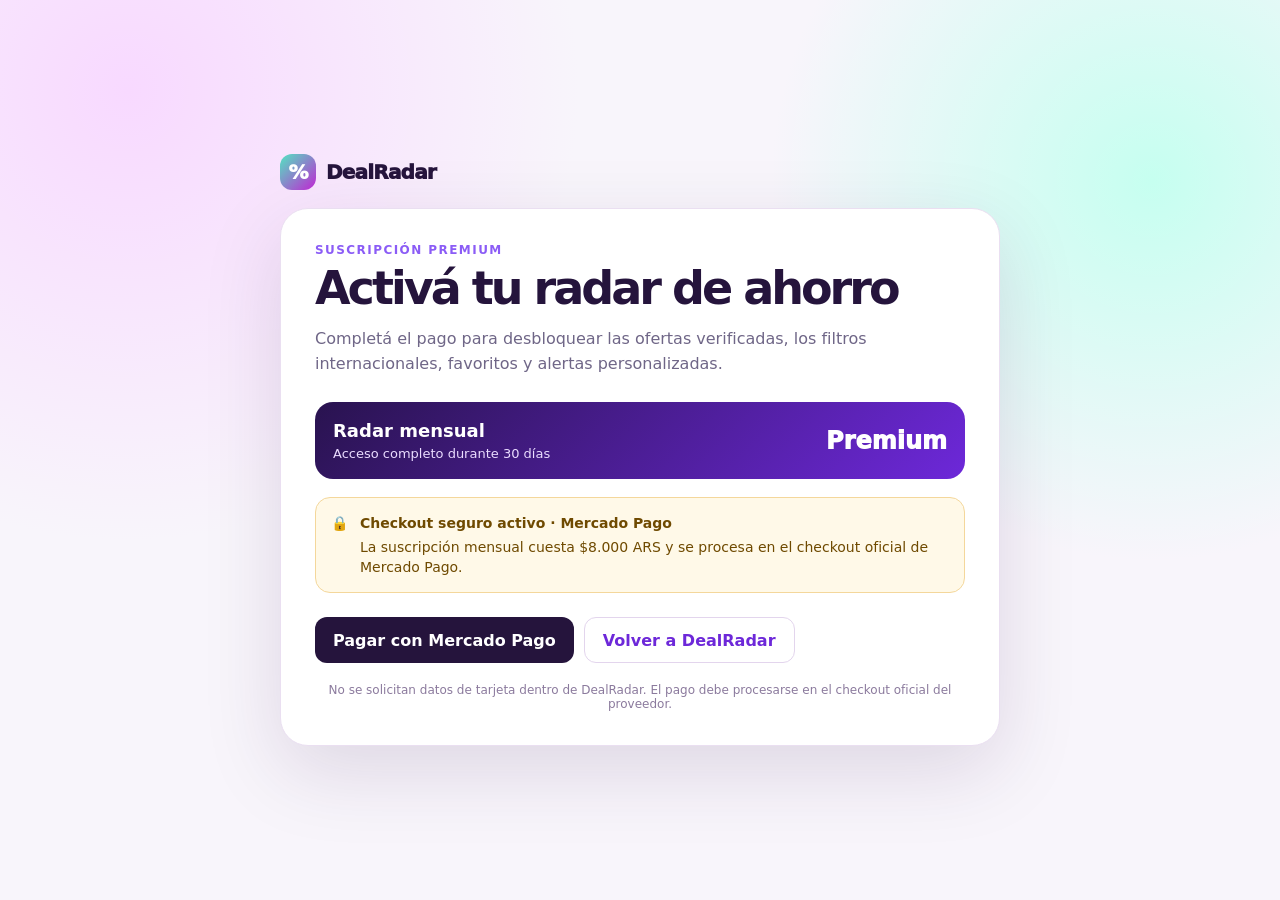
==== payment.html @ 96e865aa "connect Mercado Pago subscription checkout" ====
<!doctype html>
<html lang="es">
<head>
  <meta charset="utf-8">
  <meta name="viewport" content="width=device-width,initial-scale=1">
  <title>Pago seguro · DealRadar</title>
  <style>
    :root{font-family:Inter,ui-sans-serif,system-ui,-apple-system,BlinkMacSystemFont,"Segoe UI",sans-serif;color:#25143c;background:#f8f5fb}
    *{box-sizing:border-box}body{margin:0;min-height:100vh;display:grid;place-items:center;padding:24px;background:radial-gradient(circle at 10% 10%,#f8d9ff 0,transparent 32%),radial-gradient(circle at 90% 20%,#c6fff0 0,transparent 28%),#f8f5fb}.wrap{width:min(720px,100%)}.brand{display:flex;align-items:center;gap:10px;margin:0 0 18px;font-weight:950;font-size:20px;letter-spacing:-.04em}.brand-mark{display:grid;place-items:center;width:36px;height:36px;border-radius:12px;background:linear-gradient(135deg,#52e5c1,#c026d3);color:white}.card{background:#fff;border:1px solid #eadff1;border-radius:28px;padding:34px;box-shadow:0 25px 80px rgba(48,19,69,.13)}.eyebrow{margin:0 0 8px;color:#8b5cf6;font-size:12px;font-weight:900;letter-spacing:.12em;text-transform:uppercase}h1{margin:0;font-size:clamp(30px,5vw,46px);line-height:1;letter-spacing:-.065em}h1+p{color:#6f6687;line-height:1.55;margin:16px 0 26px}.plan{display:flex;justify-content:space-between;gap:20px;align-items:center;padding:18px;border-radius:18px;background:linear-gradient(135deg,#29134f,#6d28d9);color:#fff}.plan strong{display:block;font-size:18px}.plan span{display:block;margin-top:5px;color:#eadcff;font-size:13px}.price{font-size:24px;font-weight:950;white-space:nowrap}.notice{display:flex;gap:12px;align-items:flex-start;margin:18px 0;padding:15px;border:1px solid #f4d79b;border-radius:15px;background:#fff9e8;color:#6f4a00;line-height:1.45;font-size:14px}.notice b{display:block;margin-bottom:3px}.actions{display:flex;gap:10px;flex-wrap:wrap;margin-top:24px}.btn{display:inline-flex;justify-content:center;align-items:center;min-height:46px;padding:0 18px;border:0;border-radius:12px;background:#25143c;color:#fff;text-decoration:none;font-weight:850;cursor:pointer}.btn.secondary{background:#fff;color:#6d28d9;border:1px solid #e3d5ed}.trust{margin:20px 0 0;color:#8b7a9d;font-size:12px;text-align:center}@media(max-width:560px){.card{padding:24px}.plan{align-items:flex-start;flex-direction:column}.price{font-size:22px}}
  </style>
</head>
<body>
  <main class="wrap">
    <div class="brand"><span class="brand-mark">%</span>DealRadar</div>
    <section class="card">
      <p class="eyebrow" id="eyebrow">Suscripción premium</p>
      <h1 id="title">Activá tu radar de ahorro</h1>
      <p id="description">Completá el pago para desbloquear las ofertas verificadas, los filtros internacionales, favoritos y alertas personalizadas.</p>
      <div class="plan"><div><strong>Radar mensual</strong><span>Acceso completo durante 30 días</span></div><div class="price">Premium</div></div>
      <div class="notice"><span>🔒</span><div><b>Checkout seguro activo · Mercado Pago</b><span id="noticeText">La suscripción mensual cuesta $8.000 ARS y se procesa en el checkout oficial de Mercado Pago.</span></div></div>
      <div class="actions"><a class="btn" href="https://mpago.la/2dM7wA1">Pagar con Mercado Pago</a><a class="btn secondary" href="./?v=fc5b25d">Volver a DealRadar</a></div>
      <p class="trust">No se solicitan datos de tarjeta dentro de DealRadar. El pago debe procesarse en el checkout oficial del proveedor.</p>
    </section>
  </main>
  <script>
    if (new URLSearchParams(location.search).get('status') === 'verify') {
      document.getElementById('eyebrow').textContent = 'Comprobación de pago';
      document.getElementById('title').textContent = 'Vamos a comprobar tu suscripción';
      document.getElementById('description').textContent = 'Todavía no hay una confirmación automática asociada a esta cuenta.';
      document.getElementById('noticeText').textContent = 'El pago se procesa en Mercado Pago. La confirmación de acceso se habilitará cuando esté conectada la verificación automática.';
    }
  </script>
</body>
</html>
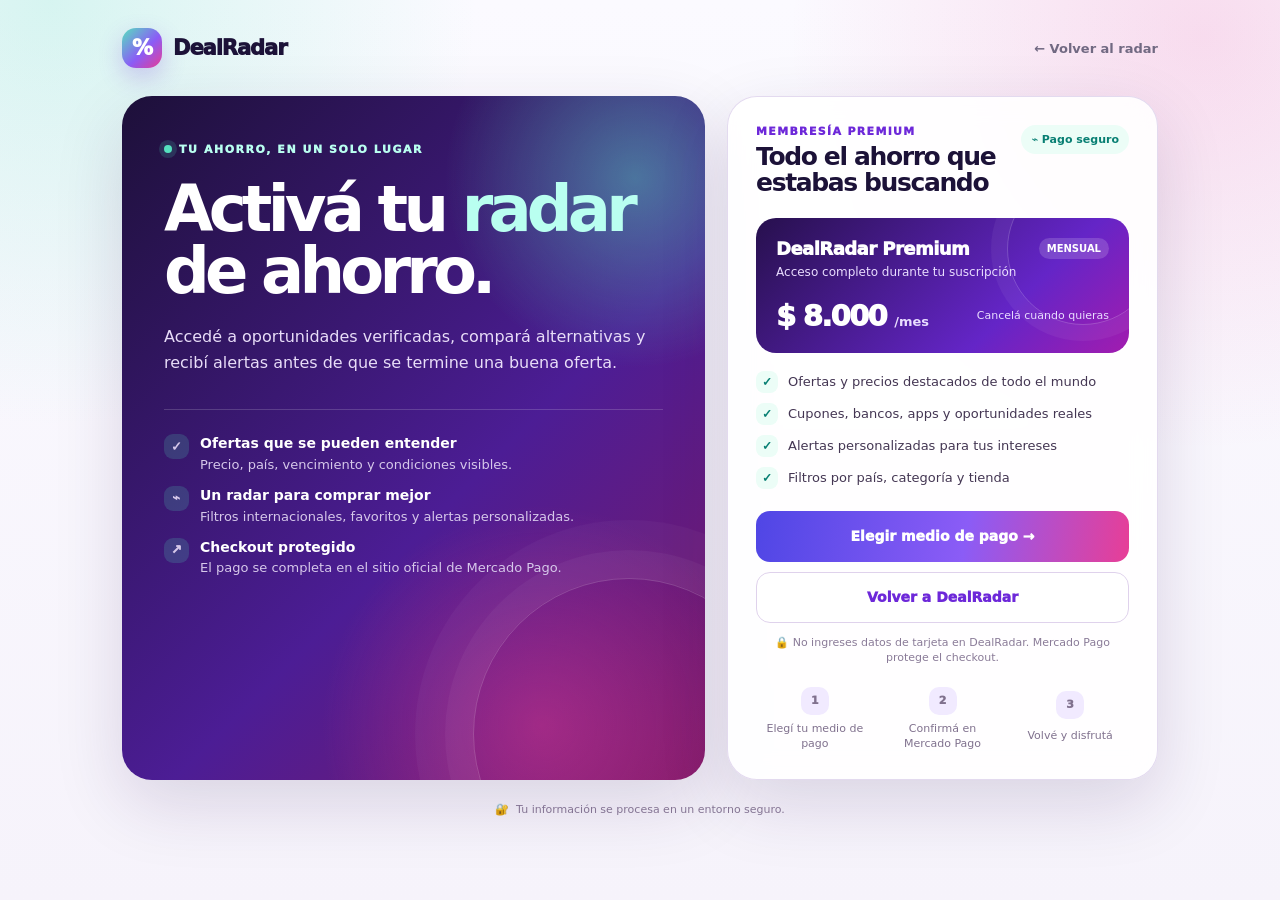
==== commit 7868c9e2: "redesign premium payment experience" ====
--- a/payment.html
+++ b/payment.html
@@ -3,31 +3,55 @@
 <head>
   <meta charset="utf-8">
   <meta name="viewport" content="width=device-width,initial-scale=1">
-  <title>Pago seguro · DealRadar</title>
+  <meta name="theme-color" content="#1c1238">
+  <meta name="description" content="Activá DealRadar Premium y encontrá mejores oportunidades para ahorrar.">
+  <title>Activá tu ahorro · DealRadar</title>
   <style>
-    :root{font-family:Inter,ui-sans-serif,system-ui,-apple-system,BlinkMacSystemFont,"Segoe UI",sans-serif;color:#25143c;background:#f8f5fb}
-    *{box-sizing:border-box}body{margin:0;min-height:100vh;display:grid;place-items:center;padding:24px;background:radial-gradient(circle at 10% 10%,#f8d9ff 0,transparent 32%),radial-gradient(circle at 90% 20%,#c6fff0 0,transparent 28%),#f8f5fb}.wrap{width:min(720px,100%)}.brand{display:flex;align-items:center;gap:10px;margin:0 0 18px;font-weight:950;font-size:20px;letter-spacing:-.04em}.brand-mark{display:grid;place-items:center;width:36px;height:36px;border-radius:12px;background:linear-gradient(135deg,#52e5c1,#c026d3);color:white}.card{background:#fff;border:1px solid #eadff1;border-radius:28px;padding:34px;box-shadow:0 25px 80px rgba(48,19,69,.13)}.eyebrow{margin:0 0 8px;color:#8b5cf6;font-size:12px;font-weight:900;letter-spacing:.12em;text-transform:uppercase}h1{margin:0;font-size:clamp(30px,5vw,46px);line-height:1;letter-spacing:-.065em}h1+p{color:#6f6687;line-height:1.55;margin:16px 0 26px}.plan{display:flex;justify-content:space-between;gap:20px;align-items:center;padding:18px;border-radius:18px;background:linear-gradient(135deg,#29134f,#6d28d9);color:#fff}.plan strong{display:block;font-size:18px}.plan span{display:block;margin-top:5px;color:#eadcff;font-size:13px}.price{font-size:24px;font-weight:950;white-space:nowrap}.notice{display:flex;gap:12px;align-items:flex-start;margin:18px 0;padding:15px;border:1px solid #f4d79b;border-radius:15px;background:#fff9e8;color:#6f4a00;line-height:1.45;font-size:14px}.notice b{display:block;margin-bottom:3px}.actions{display:flex;gap:10px;flex-wrap:wrap;margin-top:24px}.btn{display:inline-flex;justify-content:center;align-items:center;min-height:46px;padding:0 18px;border:0;border-radius:12px;background:#25143c;color:#fff;text-decoration:none;font-weight:850;cursor:pointer}.btn.secondary{background:#fff;color:#6d28d9;border:1px solid #e3d5ed}.trust{margin:20px 0 0;color:#8b7a9d;font-size:12px;text-align:center}@media(max-width:560px){.card{padding:24px}.plan{align-items:flex-start;flex-direction:column}.price{font-size:22px}}
+    :root{font-family:Inter,ui-sans-serif,system-ui,-apple-system,BlinkMacSystemFont,"Segoe UI",sans-serif;color:#1c1238;background:#f8f7fc;--ink:#1c1238;--muted:#716982;--purple:#6d28d9;--pink:#e83e96;--mint:#55e1be;--line:#e8e2f1;--shadow:0 24px 70px rgba(42,17,77,.14)}
+    *{box-sizing:border-box}html{scroll-behavior:smooth}body{margin:0;min-height:100vh;background:radial-gradient(circle at 4% 0%,rgba(85,225,190,.22),transparent 28%),radial-gradient(circle at 94% 4%,rgba(232,62,150,.16),transparent 28%),linear-gradient(180deg,#fbfaff 0%,#f6f3fb 100%)}
+    a{color:inherit}.page{width:min(1080px,100%);margin:auto;padding:28px 22px 42px}.topbar{display:flex;align-items:center;justify-content:space-between;gap:16px;margin-bottom:28px}.brand{display:flex;align-items:center;gap:11px;text-decoration:none;font-size:21px;font-weight:950;letter-spacing:-.05em}.brand-mark{display:grid;place-items:center;width:40px;height:40px;border-radius:14px;background:linear-gradient(135deg,var(--mint),#8b5cf6 56%,var(--pink));color:#fff;font-size:21px;box-shadow:0 9px 24px rgba(109,40,217,.23)}.back{display:inline-flex;align-items:center;gap:7px;color:var(--muted);text-decoration:none;font-size:13px;font-weight:800}.back:hover{color:var(--purple)}
+    .layout{display:grid;grid-template-columns:minmax(0,1.15fr) minmax(330px,.85fr);gap:22px;align-items:stretch}.intro{position:relative;overflow:hidden;border-radius:30px;padding:42px;color:#fff;background:radial-gradient(circle at 88% 12%,rgba(85,225,190,.45),transparent 24%),radial-gradient(circle at 72% 92%,rgba(232,62,150,.44),transparent 29%),linear-gradient(135deg,#1d1039 0%,#4c1d95 58%,#9d174d 125%);box-shadow:var(--shadow)}.intro:after{content:"";position:absolute;right:-80px;bottom:-110px;width:310px;height:310px;border:1px solid rgba(255,255,255,.18);border-radius:50%;box-shadow:0 0 0 28px rgba(255,255,255,.04),0 0 0 58px rgba(255,255,255,.03);pointer-events:none}.eyebrow{display:inline-flex;align-items:center;gap:7px;margin:0 0 22px;color:#b9fff0;font-size:11px;font-weight:950;letter-spacing:.14em;text-transform:uppercase}.eyebrow:before{content:"";width:8px;height:8px;border-radius:50%;background:var(--mint);box-shadow:0 0 0 5px rgba(85,225,190,.16)}h1{position:relative;z-index:1;max-width:600px;margin:0;font-size:clamp(38px,5vw,64px);line-height:.98;letter-spacing:-.075em}h1 em{font-style:normal;color:#b9fff0}.intro-copy{position:relative;z-index:1;max-width:540px;margin:21px 0 0;color:#e8ddf8;font-size:16px;line-height:1.6}.proofs{position:relative;z-index:1;display:grid;gap:12px;margin:34px 0 0;padding-top:24px;border-top:1px solid rgba(255,255,255,.17)}.proof{display:flex;align-items:flex-start;gap:11px;color:#f8f3ff;font-size:13px;line-height:1.4}.proof-icon{display:grid;place-items:center;flex:0 0 25px;width:25px;height:25px;border-radius:9px;background:rgba(85,225,190,.18);color:#b9fff0;font-weight:950}.proof strong{display:block;color:#fff;font-size:14px;margin-bottom:2px}.proof span{color:#d6c8ea}
+    .panel{display:flex;flex-direction:column;border:1px solid rgba(226,216,239,.95);border-radius:30px;padding:28px;background:rgba(255,255,255,.9);box-shadow:var(--shadow);backdrop-filter:blur(12px)}.panel-head{display:flex;justify-content:space-between;align-items:flex-start;gap:18px;margin-bottom:21px}.panel-kicker{margin:0 0 6px;color:var(--purple);font-size:11px;font-weight:950;letter-spacing:.12em;text-transform:uppercase}.panel h2{margin:0;font-size:25px;line-height:1.05;letter-spacing:-.055em}.secure-badge{display:inline-flex;align-items:center;gap:6px;padding:8px 10px;border-radius:999px;background:#ecfdf7;color:#087f73;font-size:11px;font-weight:900;white-space:nowrap}.plan{position:relative;overflow:hidden;margin-bottom:18px;padding:20px;border-radius:20px;color:#fff;background:linear-gradient(135deg,#27104d,#6425c7 68%,#a21caf)}.plan:after{content:"";position:absolute;right:-30px;top:-45px;width:150px;height:150px;border:1px solid rgba(255,255,255,.2);border-radius:50%;box-shadow:0 0 0 16px rgba(255,255,255,.05)}.plan-top,.plan-bottom{position:relative;z-index:1;display:flex;justify-content:space-between;align-items:center;gap:12px}.plan-name{font-size:18px;font-weight:950;letter-spacing:-.03em}.plan-tag{padding:5px 8px;border-radius:999px;background:rgba(255,255,255,.16);font-size:10px;font-weight:900}.plan-note{margin:6px 0 20px;color:#e9ddff;font-size:12px}.price{font-size:29px;font-weight:950;letter-spacing:-.06em}.price small{font-size:13px;font-weight:800;letter-spacing:0;color:#e9ddff}.cancel{color:#e9ddff;font-size:11px}.benefits{display:grid;gap:10px;margin:0 0 22px}.benefit{display:flex;align-items:center;gap:10px;color:#443653;font-size:13px}.check{display:grid;place-items:center;flex:0 0 22px;width:22px;height:22px;border-radius:8px;background:#ecfdf7;color:#087f73;font-size:12px;font-weight:950}.checkout{display:flex;flex-direction:column;gap:10px;margin-top:auto}.btn{display:flex;justify-content:center;align-items:center;min-height:51px;padding:0 18px;border:0;border-radius:14px;font-size:14px;font-weight:950;text-decoration:none;cursor:pointer;transition:transform .18s ease,box-shadow .18s ease,filter .18s ease}.btn:hover{transform:translateY(-2px);box-shadow:0 12px 24px rgba(109,40,217,.18);filter:saturate(1.08)}.btn-primary{color:#fff;background:linear-gradient(100deg,#4f46e5,#8b5cf6 56%,#e83e96)}.btn-secondary{color:var(--purple);background:#fff;border:1px solid #dfd2ec}.microcopy{display:flex;align-items:flex-start;justify-content:center;gap:7px;margin:2px 0 0;color:#8a7b98;font-size:11px;line-height:1.4;text-align:center}.steps{display:grid;grid-template-columns:repeat(3,1fr);gap:10px;margin:22px 0 0}.step{display:grid;gap:7px;text-align:center}.step-number{display:grid;place-items:center;width:28px;height:28px;margin:auto;border-radius:10px;background:#f1eaff;color:var(--purple);font-size:12px;font-weight:950}.step span{color:#80718e;font-size:11px;line-height:1.3}
+    .footer-note{display:flex;align-items:center;justify-content:center;gap:7px;margin:23px 0 0;color:#8a7b98;font-size:11px}.status{display:none;margin:-3px 0 18px;padding:13px 14px;border:1px solid #f0d499;border-radius:15px;background:#fff9e8;color:#795300;font-size:13px;line-height:1.45}.status.show{display:block}.status strong{display:block;margin-bottom:2px;color:#684700}
+    @media(max-width:800px){.layout{grid-template-columns:1fr}.intro{padding:34px 30px}.panel{padding:26px}.intro-copy{max-width:680px}.proofs{grid-template-columns:repeat(3,1fr)}}@media(max-width:560px){.page{padding:18px 14px 30px}.topbar{margin-bottom:17px}.brand{font-size:19px}.brand-mark{width:36px;height:36px;border-radius:12px}.back{font-size:12px}.intro{padding:29px 22px;border-radius:24px}.intro h1{font-size:43px}.intro-copy{font-size:14px}.proofs{grid-template-columns:1fr;margin-top:26px;padding-top:20px}.panel{padding:22px;border-radius:24px}.panel-head{display:block}.secure-badge{margin-top:13px}.panel h2{font-size:23px}.plan{padding:17px}.steps{gap:5px}.step span{font-size:10px}}
   </style>
 </head>
 <body>
-  <main class="wrap">
-    <div class="brand"><span class="brand-mark">%</span>DealRadar</div>
-    <section class="card">
-      <p class="eyebrow" id="eyebrow">Suscripción premium</p>
-      <h1 id="title">Activá tu radar de ahorro</h1>
-      <p id="description">Completá el pago para desbloquear las ofertas verificadas, los filtros internacionales, favoritos y alertas personalizadas.</p>
-      <div class="plan"><div><strong>Radar mensual</strong><span>Acceso completo durante 30 días</span></div><div class="price">Premium</div></div>
-      <div class="notice"><span>🔒</span><div><b>Checkout seguro activo · Mercado Pago</b><span id="noticeText">La suscripción mensual cuesta $8.000 ARS y se procesa en el checkout oficial de Mercado Pago.</span></div></div>
-      <div class="actions"><a class="btn" href="https://mpago.la/2dM7wA1">Pagar con Mercado Pago</a><a class="btn secondary" href="./?v=fc5b25d">Volver a DealRadar</a></div>
-      <p class="trust">No se solicitan datos de tarjeta dentro de DealRadar. El pago debe procesarse en el checkout oficial del proveedor.</p>
-    </section>
+  <main class="page">
+    <header class="topbar">
+      <a class="brand" href="./?v=fc5b25d" aria-label="Volver a DealRadar"><span class="brand-mark">%</span><span>DealRadar</span></a>
+      <a class="back" href="./?v=fc5b25d">← Volver al radar</a>
+    </header>
+    <div class="layout">
+      <section class="intro" aria-labelledby="title">
+        <p class="eyebrow" id="eyebrow">Tu ahorro, en un solo lugar</p>
+        <h1 id="title">Activá tu <em>radar</em> de ahorro.</h1>
+        <p class="intro-copy" id="description">Accedé a oportunidades verificadas, compará alternativas y recibí alertas antes de que se termine una buena oferta.</p>
+        <div class="proofs">
+          <div class="proof"><span class="proof-icon">✓</span><div><strong>Ofertas que se pueden entender</strong><span>Precio, país, vencimiento y condiciones visibles.</span></div></div>
+          <div class="proof"><span class="proof-icon">⌁</span><div><strong>Un radar para comprar mejor</strong><span>Filtros internacionales, favoritos y alertas personalizadas.</span></div></div>
+          <div class="proof"><span class="proof-icon">↗</span><div><strong>Checkout protegido</strong><span>El pago se completa en el sitio oficial de Mercado Pago.</span></div></div>
+        </div>
+      </section>
+      <section class="panel" aria-labelledby="panelTitle">
+        <div class="panel-head"><div><p class="panel-kicker">Membresía premium</p><h2 id="panelTitle">Todo el ahorro que estabas buscando</h2></div><span class="secure-badge">⌁ Pago seguro</span></div>
+        <div id="status" class="status"><strong>Revisá el estado de tu pago</strong><span id="statusText">El pago se procesa en Mercado Pago. Volvé a DealRadar cuando termines.</span></div>
+        <div class="plan"><div class="plan-top"><span class="plan-name">DealRadar Premium</span><span class="plan-tag">MENSUAL</span></div><p class="plan-note">Acceso completo durante tu suscripción</p><div class="plan-bottom"><span class="price">$ 8.000 <small>/mes</small></span><span class="cancel">Cancelá cuando quieras</span></div></div>
+        <div class="benefits"><div class="benefit"><span class="check">✓</span><span>Ofertas y precios destacados de todo el mundo</span></div><div class="benefit"><span class="check">✓</span><span>Cupones, bancos, apps y oportunidades reales</span></div><div class="benefit"><span class="check">✓</span><span>Alertas personalizadas para tus intereses</span></div><div class="benefit"><span class="check">✓</span><span>Filtros por país, categoría y tienda</span></div></div>
+        <div class="checkout"><a class="btn btn-primary" href="https://mpago.la/2dM7wA1">Elegir medio de pago <span aria-hidden="true">&nbsp;→</span></a><a class="btn btn-secondary" href="./?v=fc5b25d">Volver a DealRadar</a><p class="microcopy">🔒 No ingreses datos de tarjeta en DealRadar. Mercado Pago protege el checkout.</p></div>
+        <div class="steps" aria-label="Pasos para activar la membresía"><div class="step"><span class="step-number">1</span><span>Elegí tu medio de pago</span></div><div class="step"><span class="step-number">2</span><span>Confirmá en Mercado Pago</span></div><div class="step"><span class="step-number">3</span><span>Volvé y disfrutá</span></div></div>
+      </section>
+    </div>
+    <p class="footer-note"><span aria-hidden="true">🔐</span> Tu información se procesa en un entorno seguro.</p>
   </main>
   <script>
     if (new URLSearchParams(location.search).get('status') === 'verify') {
-      document.getElementById('eyebrow').textContent = 'Comprobación de pago';
-      document.getElementById('title').textContent = 'Vamos a comprobar tu suscripción';
-      document.getElementById('description').textContent = 'Todavía no hay una confirmación automática asociada a esta cuenta.';
-      document.getElementById('noticeText').textContent = 'El pago se procesa en Mercado Pago. La confirmación de acceso se habilitará cuando esté conectada la verificación automática.';
+      document.getElementById('eyebrow').textContent = 'Pago en revisión';
+      document.getElementById('title').innerHTML = 'Estamos comprobando tu <em>acceso</em>.';
+      document.getElementById('description').textContent = 'Si ya completaste el pago, volvé a DealRadar para actualizar el estado de tu membresía.';
+      document.getElementById('panelTitle').textContent = 'Terminá de activar tu membresía';
+      document.getElementById('status').classList.add('show');
+      document.getElementById('statusText').textContent = 'El pago se procesa en Mercado Pago. Volvé a DealRadar cuando termines.';
     }
   </script>
 </body>
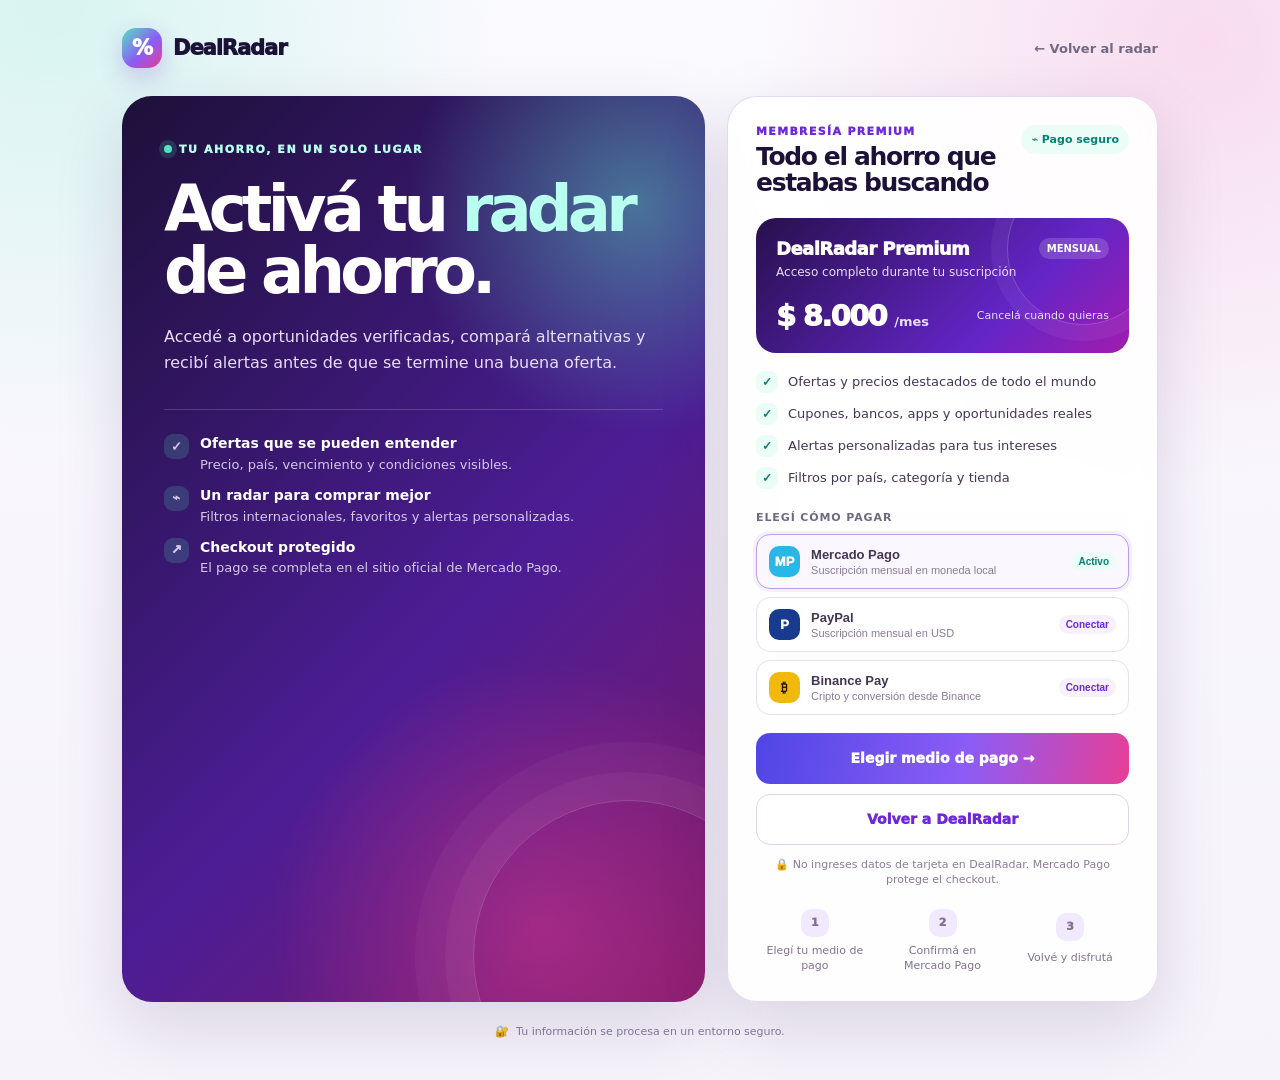
==== commit a2f6448b: "add payment method selector for paypal and binance" ====
--- a/payment.html
+++ b/payment.html
@@ -12,7 +12,7 @@
     a{color:inherit}.page{width:min(1080px,100%);margin:auto;padding:28px 22px 42px}.topbar{display:flex;align-items:center;justify-content:space-between;gap:16px;margin-bottom:28px}.brand{display:flex;align-items:center;gap:11px;text-decoration:none;font-size:21px;font-weight:950;letter-spacing:-.05em}.brand-mark{display:grid;place-items:center;width:40px;height:40px;border-radius:14px;background:linear-gradient(135deg,var(--mint),#8b5cf6 56%,var(--pink));color:#fff;font-size:21px;box-shadow:0 9px 24px rgba(109,40,217,.23)}.back{display:inline-flex;align-items:center;gap:7px;color:var(--muted);text-decoration:none;font-size:13px;font-weight:800}.back:hover{color:var(--purple)}
     .layout{display:grid;grid-template-columns:minmax(0,1.15fr) minmax(330px,.85fr);gap:22px;align-items:stretch}.intro{position:relative;overflow:hidden;border-radius:30px;padding:42px;color:#fff;background:radial-gradient(circle at 88% 12%,rgba(85,225,190,.45),transparent 24%),radial-gradient(circle at 72% 92%,rgba(232,62,150,.44),transparent 29%),linear-gradient(135deg,#1d1039 0%,#4c1d95 58%,#9d174d 125%);box-shadow:var(--shadow)}.intro:after{content:"";position:absolute;right:-80px;bottom:-110px;width:310px;height:310px;border:1px solid rgba(255,255,255,.18);border-radius:50%;box-shadow:0 0 0 28px rgba(255,255,255,.04),0 0 0 58px rgba(255,255,255,.03);pointer-events:none}.eyebrow{display:inline-flex;align-items:center;gap:7px;margin:0 0 22px;color:#b9fff0;font-size:11px;font-weight:950;letter-spacing:.14em;text-transform:uppercase}.eyebrow:before{content:"";width:8px;height:8px;border-radius:50%;background:var(--mint);box-shadow:0 0 0 5px rgba(85,225,190,.16)}h1{position:relative;z-index:1;max-width:600px;margin:0;font-size:clamp(38px,5vw,64px);line-height:.98;letter-spacing:-.075em}h1 em{font-style:normal;color:#b9fff0}.intro-copy{position:relative;z-index:1;max-width:540px;margin:21px 0 0;color:#e8ddf8;font-size:16px;line-height:1.6}.proofs{position:relative;z-index:1;display:grid;gap:12px;margin:34px 0 0;padding-top:24px;border-top:1px solid rgba(255,255,255,.17)}.proof{display:flex;align-items:flex-start;gap:11px;color:#f8f3ff;font-size:13px;line-height:1.4}.proof-icon{display:grid;place-items:center;flex:0 0 25px;width:25px;height:25px;border-radius:9px;background:rgba(85,225,190,.18);color:#b9fff0;font-weight:950}.proof strong{display:block;color:#fff;font-size:14px;margin-bottom:2px}.proof span{color:#d6c8ea}
     .panel{display:flex;flex-direction:column;border:1px solid rgba(226,216,239,.95);border-radius:30px;padding:28px;background:rgba(255,255,255,.9);box-shadow:var(--shadow);backdrop-filter:blur(12px)}.panel-head{display:flex;justify-content:space-between;align-items:flex-start;gap:18px;margin-bottom:21px}.panel-kicker{margin:0 0 6px;color:var(--purple);font-size:11px;font-weight:950;letter-spacing:.12em;text-transform:uppercase}.panel h2{margin:0;font-size:25px;line-height:1.05;letter-spacing:-.055em}.secure-badge{display:inline-flex;align-items:center;gap:6px;padding:8px 10px;border-radius:999px;background:#ecfdf7;color:#087f73;font-size:11px;font-weight:900;white-space:nowrap}.plan{position:relative;overflow:hidden;margin-bottom:18px;padding:20px;border-radius:20px;color:#fff;background:linear-gradient(135deg,#27104d,#6425c7 68%,#a21caf)}.plan:after{content:"";position:absolute;right:-30px;top:-45px;width:150px;height:150px;border:1px solid rgba(255,255,255,.2);border-radius:50%;box-shadow:0 0 0 16px rgba(255,255,255,.05)}.plan-top,.plan-bottom{position:relative;z-index:1;display:flex;justify-content:space-between;align-items:center;gap:12px}.plan-name{font-size:18px;font-weight:950;letter-spacing:-.03em}.plan-tag{padding:5px 8px;border-radius:999px;background:rgba(255,255,255,.16);font-size:10px;font-weight:900}.plan-note{margin:6px 0 20px;color:#e9ddff;font-size:12px}.price{font-size:29px;font-weight:950;letter-spacing:-.06em}.price small{font-size:13px;font-weight:800;letter-spacing:0;color:#e9ddff}.cancel{color:#e9ddff;font-size:11px}.benefits{display:grid;gap:10px;margin:0 0 22px}.benefit{display:flex;align-items:center;gap:10px;color:#443653;font-size:13px}.check{display:grid;place-items:center;flex:0 0 22px;width:22px;height:22px;border-radius:8px;background:#ecfdf7;color:#087f73;font-size:12px;font-weight:950}.checkout{display:flex;flex-direction:column;gap:10px;margin-top:auto}.btn{display:flex;justify-content:center;align-items:center;min-height:51px;padding:0 18px;border:0;border-radius:14px;font-size:14px;font-weight:950;text-decoration:none;cursor:pointer;transition:transform .18s ease,box-shadow .18s ease,filter .18s ease}.btn:hover{transform:translateY(-2px);box-shadow:0 12px 24px rgba(109,40,217,.18);filter:saturate(1.08)}.btn-primary{color:#fff;background:linear-gradient(100deg,#4f46e5,#8b5cf6 56%,#e83e96)}.btn-secondary{color:var(--purple);background:#fff;border:1px solid #dfd2ec}.microcopy{display:flex;align-items:flex-start;justify-content:center;gap:7px;margin:2px 0 0;color:#8a7b98;font-size:11px;line-height:1.4;text-align:center}.steps{display:grid;grid-template-columns:repeat(3,1fr);gap:10px;margin:22px 0 0}.step{display:grid;gap:7px;text-align:center}.step-number{display:grid;place-items:center;width:28px;height:28px;margin:auto;border-radius:10px;background:#f1eaff;color:var(--purple);font-size:12px;font-weight:950}.step span{color:#80718e;font-size:11px;line-height:1.3}
-    .footer-note{display:flex;align-items:center;justify-content:center;gap:7px;margin:23px 0 0;color:#8a7b98;font-size:11px}.status{display:none;margin:-3px 0 18px;padding:13px 14px;border:1px solid #f0d499;border-radius:15px;background:#fff9e8;color:#795300;font-size:13px;line-height:1.45}.status.show{display:block}.status strong{display:block;margin-bottom:2px;color:#684700}
+    .methods{display:grid;gap:8px;margin:0 0 18px}.methods-label{margin:0 0 2px;color:#716982;font-size:11px;font-weight:900;letter-spacing:.08em;text-transform:uppercase}.method{display:flex;align-items:center;gap:11px;width:100%;padding:11px 12px;border:1px solid #e7deef;border-radius:14px;background:#fff;color:#443653;text-align:left}.method.active{border-color:#b8a0e7;background:#faf7ff;box-shadow:0 0 0 3px rgba(109,40,217,.07)}.method-icon{display:grid;place-items:center;flex:0 0 31px;width:31px;height:31px;border-radius:10px;color:#fff;font-size:13px;font-weight:950}.method-icon.mp{background:#27b7e8}.method-icon.pp{background:#173c8f}.method-icon.bn{background:#f0b90b;color:#271500}.method-copy{flex:1}.method-copy strong{display:block;font-size:13px}.method-copy span{display:block;margin-top:2px;color:#8a7b98;font-size:11px}.method-status{padding:4px 7px;border-radius:999px;background:#ecfdf7;color:#087f73;font-size:10px;font-weight:900}.method-status.pending{background:#f6f0ff;color:#6d28d9}.footer-note{display:flex;align-items:center;justify-content:center;gap:7px;margin:23px 0 0;color:#8a7b98;font-size:11px}.status{display:none;margin:-3px 0 18px;padding:13px 14px;border:1px solid #f0d499;border-radius:15px;background:#fff9e8;color:#795300;font-size:13px;line-height:1.45}.status.show{display:block}.status strong{display:block;margin-bottom:2px;color:#684700}
     @media(max-width:800px){.layout{grid-template-columns:1fr}.intro{padding:34px 30px}.panel{padding:26px}.intro-copy{max-width:680px}.proofs{grid-template-columns:repeat(3,1fr)}}@media(max-width:560px){.page{padding:18px 14px 30px}.topbar{margin-bottom:17px}.brand{font-size:19px}.brand-mark{width:36px;height:36px;border-radius:12px}.back{font-size:12px}.intro{padding:29px 22px;border-radius:24px}.intro h1{font-size:43px}.intro-copy{font-size:14px}.proofs{grid-template-columns:1fr;margin-top:26px;padding-top:20px}.panel{padding:22px;border-radius:24px}.panel-head{display:block}.secure-badge{margin-top:13px}.panel h2{font-size:23px}.plan{padding:17px}.steps{gap:5px}.step span{font-size:10px}}
   </style>
 </head>
@@ -38,6 +38,7 @@
         <div id="status" class="status"><strong>Revisá el estado de tu pago</strong><span id="statusText">El pago se procesa en Mercado Pago. Volvé a DealRadar cuando termines.</span></div>
         <div class="plan"><div class="plan-top"><span class="plan-name">DealRadar Premium</span><span class="plan-tag">MENSUAL</span></div><p class="plan-note">Acceso completo durante tu suscripción</p><div class="plan-bottom"><span class="price">$ 8.000 <small>/mes</small></span><span class="cancel">Cancelá cuando quieras</span></div></div>
         <div class="benefits"><div class="benefit"><span class="check">✓</span><span>Ofertas y precios destacados de todo el mundo</span></div><div class="benefit"><span class="check">✓</span><span>Cupones, bancos, apps y oportunidades reales</span></div><div class="benefit"><span class="check">✓</span><span>Alertas personalizadas para tus intereses</span></div><div class="benefit"><span class="check">✓</span><span>Filtros por país, categoría y tienda</span></div></div>
+        <div class="methods" aria-label="Medios de pago disponibles"><p class="methods-label">Elegí cómo pagar</p><button class="method active" type="button" data-method="mercadopago"><span class="method-icon mp">MP</span><span class="method-copy"><strong>Mercado Pago</strong><span>Suscripción mensual en moneda local</span></span><span class="method-status">Activo</span></button><button class="method" type="button" data-method="paypal"><span class="method-icon pp">P</span><span class="method-copy"><strong>PayPal</strong><span>Suscripción mensual en USD</span></span><span class="method-status pending">Conectar</span></button><button class="method" type="button" data-method="binance"><span class="method-icon bn">₿</span><span class="method-copy"><strong>Binance Pay</strong><span>Cripto y conversión desde Binance</span></span><span class="method-status pending">Conectar</span></button></div>
         <div class="checkout"><a class="btn btn-primary" href="https://mpago.la/2dM7wA1">Elegir medio de pago <span aria-hidden="true">&nbsp;→</span></a><a class="btn btn-secondary" href="./?v=fc5b25d">Volver a DealRadar</a><p class="microcopy">🔒 No ingreses datos de tarjeta en DealRadar. Mercado Pago protege el checkout.</p></div>
         <div class="steps" aria-label="Pasos para activar la membresía"><div class="step"><span class="step-number">1</span><span>Elegí tu medio de pago</span></div><div class="step"><span class="step-number">2</span><span>Confirmá en Mercado Pago</span></div><div class="step"><span class="step-number">3</span><span>Volvé y disfrutá</span></div></div>
       </section>
@@ -45,6 +46,14 @@
     <p class="footer-note"><span aria-hidden="true">🔐</span> Tu información se procesa en un entorno seguro.</p>
   </main>
   <script>
+    document.querySelectorAll('.method').forEach((button) => button.addEventListener('click', () => {
+      if (button.dataset.method !== 'mercadopago') {
+        document.getElementById('status').classList.add('show');
+        document.getElementById('statusText').textContent = 'Este medio se habilitará cuando conectemos la cuenta comercial correspondiente. Mercado Pago ya está disponible.';
+        return;
+      }
+      window.location.href = 'https://mpago.la/2dM7wA1';
+    }));
     if (new URLSearchParams(location.search).get('status') === 'verify') {
       document.getElementById('eyebrow').textContent = 'Pago en revisión';
       document.getElementById('title').innerHTML = 'Estamos comprobando tu <em>acceso</em>.';
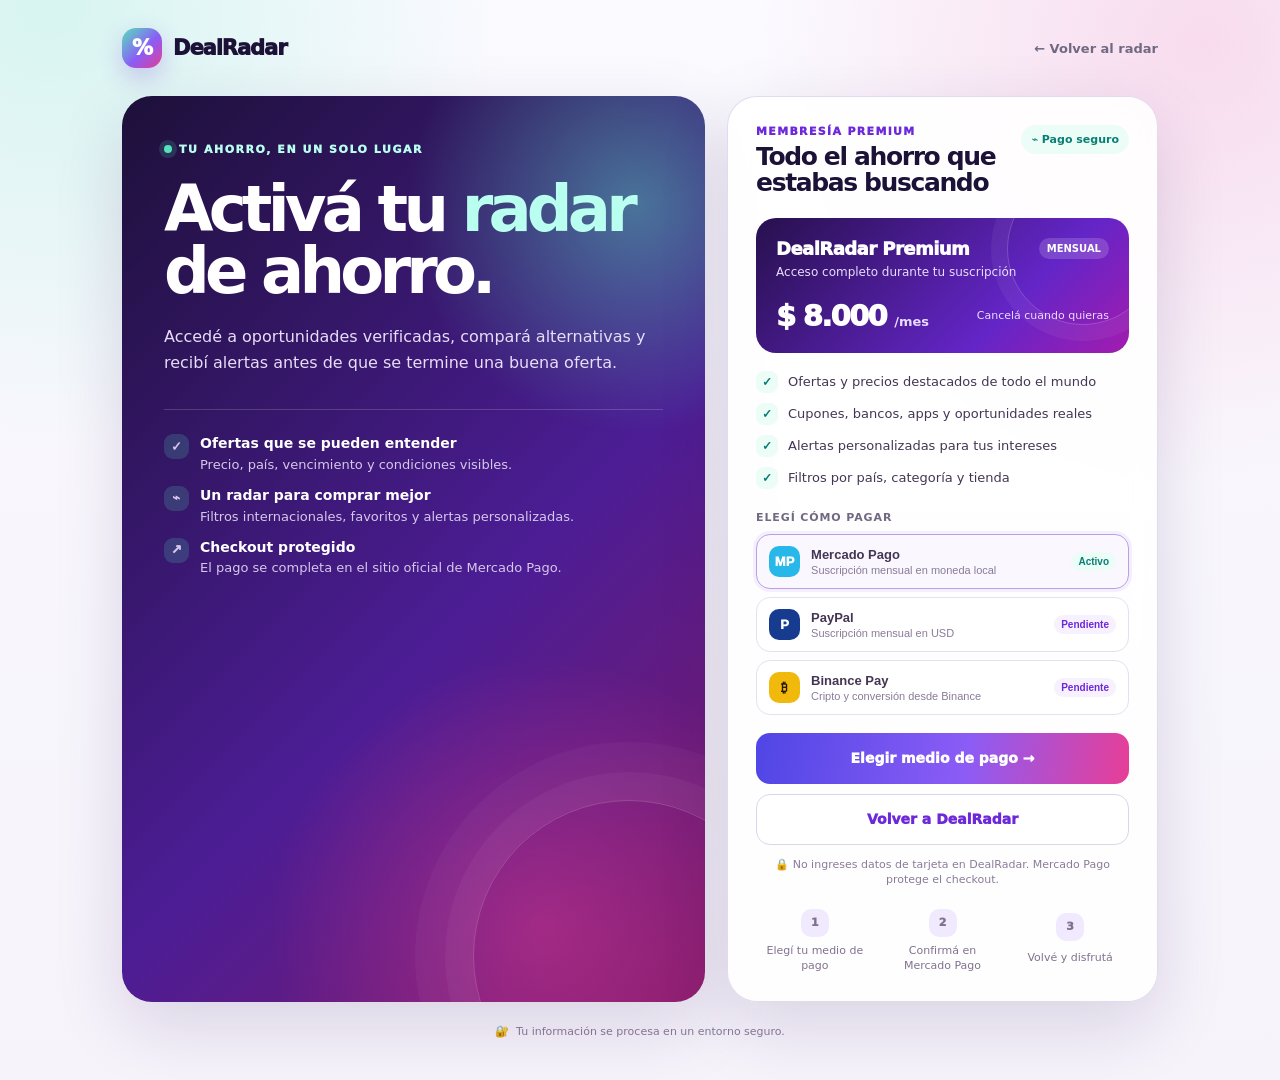
==== commit 7c6b8466: "Preparar checkouts de PayPal y Binance" ====
--- a/payment.html
+++ b/payment.html
@@ -38,22 +38,48 @@
         <div id="status" class="status"><strong>Revisá el estado de tu pago</strong><span id="statusText">El pago se procesa en Mercado Pago. Volvé a DealRadar cuando termines.</span></div>
         <div class="plan"><div class="plan-top"><span class="plan-name">DealRadar Premium</span><span class="plan-tag">MENSUAL</span></div><p class="plan-note">Acceso completo durante tu suscripción</p><div class="plan-bottom"><span class="price">$ 8.000 <small>/mes</small></span><span class="cancel">Cancelá cuando quieras</span></div></div>
         <div class="benefits"><div class="benefit"><span class="check">✓</span><span>Ofertas y precios destacados de todo el mundo</span></div><div class="benefit"><span class="check">✓</span><span>Cupones, bancos, apps y oportunidades reales</span></div><div class="benefit"><span class="check">✓</span><span>Alertas personalizadas para tus intereses</span></div><div class="benefit"><span class="check">✓</span><span>Filtros por país, categoría y tienda</span></div></div>
-        <div class="methods" aria-label="Medios de pago disponibles"><p class="methods-label">Elegí cómo pagar</p><button class="method active" type="button" data-method="mercadopago"><span class="method-icon mp">MP</span><span class="method-copy"><strong>Mercado Pago</strong><span>Suscripción mensual en moneda local</span></span><span class="method-status">Activo</span></button><button class="method" type="button" data-method="paypal"><span class="method-icon pp">P</span><span class="method-copy"><strong>PayPal</strong><span>Suscripción mensual en USD</span></span><span class="method-status pending">Conectar</span></button><button class="method" type="button" data-method="binance"><span class="method-icon bn">₿</span><span class="method-copy"><strong>Binance Pay</strong><span>Cripto y conversión desde Binance</span></span><span class="method-status pending">Conectar</span></button></div>
+        <div class="methods" aria-label="Medios de pago disponibles"><p class="methods-label">Elegí cómo pagar</p><button class="method active" type="button" data-method="mercadopago"><span class="method-icon mp">MP</span><span class="method-copy"><strong>Mercado Pago</strong><span>Suscripción mensual en moneda local</span></span><span class="method-status">Activo</span></button><button class="method" type="button" data-method="paypal"><span class="method-icon pp">P</span><span class="method-copy"><strong>PayPal</strong><span>Suscripción mensual en USD</span></span><span class="method-status pending" data-status-for="paypal">Pendiente</span></button><button class="method" type="button" data-method="binance"><span class="method-icon bn">₿</span><span class="method-copy"><strong>Binance Pay</strong><span>Cripto y conversión desde Binance</span></span><span class="method-status pending" data-status-for="binance">Pendiente</span></button></div>
         <div class="checkout"><a class="btn btn-primary" href="https://mpago.la/2dM7wA1">Elegir medio de pago <span aria-hidden="true">&nbsp;→</span></a><a class="btn btn-secondary" href="./?v=fc5b25d">Volver a DealRadar</a><p class="microcopy">🔒 No ingreses datos de tarjeta en DealRadar. Mercado Pago protege el checkout.</p></div>
         <div class="steps" aria-label="Pasos para activar la membresía"><div class="step"><span class="step-number">1</span><span>Elegí tu medio de pago</span></div><div class="step"><span class="step-number">2</span><span>Confirmá en Mercado Pago</span></div><div class="step"><span class="step-number">3</span><span>Volvé y disfrutá</span></div></div>
       </section>
     </div>
     <p class="footer-note"><span aria-hidden="true">🔐</span> Tu información se procesa en un entorno seguro.</p>
   </main>
+  <script src="./payment-config.js?v=4d257aa"></script>
   <script>
-    document.querySelectorAll('.method').forEach((button) => button.addEventListener('click', () => {
-      if (button.dataset.method !== 'mercadopago') {
-        document.getElementById('status').classList.add('show');
-        document.getElementById('statusText').textContent = 'Este medio se habilitará cuando conectemos la cuenta comercial correspondiente. Mercado Pago ya está disponible.';
+    const paymentLinks = window.DEALRADAR_PAYMENT_LINKS || {};
+    const paymentNames = { paypal: 'PayPal', binance: 'Binance Pay' };
+    const primaryButton = document.querySelector('.checkout .btn-primary');
+    const selectMethod = (method) => {
+      document.querySelectorAll('.method').forEach((item) => item.classList.toggle('active', item.dataset.method === method));
+      const link = paymentLinks[method];
+      const status = document.getElementById('status');
+      if (method === 'mercadopago') {
+        primaryButton.textContent = 'Elegir medio de pago →';
+        primaryButton.href = 'https://mpago.la/2dM7wA1';
+        status.classList.remove('show');
         return;
       }
-      window.location.href = 'https://mpago.la/2dM7wA1';
-    }));
+      if (link) {
+        primaryButton.textContent = `Continuar con ${paymentNames[method]} →`;
+        primaryButton.href = link;
+        primaryButton.target = '_blank';
+        primaryButton.rel = 'noopener';
+        status.classList.remove('show');
+      } else {
+        primaryButton.textContent = `Conectar ${paymentNames[method]} →`;
+        primaryButton.removeAttribute('href');
+        primaryButton.removeAttribute('target');
+        primaryButton.removeAttribute('rel');
+        status.classList.add('show');
+        document.getElementById('statusText').textContent = `${paymentNames[method]} todavía no está conectado. El enlace de checkout debe configurarse desde la cuenta comercial antes de recibir pagos.`;
+      }
+    };
+    document.querySelectorAll('.method').forEach((button) => button.addEventListener('click', () => selectMethod(button.dataset.method)));
+    document.querySelector('.checkout .btn-primary').addEventListener('click', (event) => {
+      if (!event.currentTarget.getAttribute('href')) event.preventDefault();
+    });
+    selectMethod('mercadopago');
     if (new URLSearchParams(location.search).get('status') === 'verify') {
       document.getElementById('eyebrow').textContent = 'Pago en revisión';
       document.getElementById('title').innerHTML = 'Estamos comprobando tu <em>acceso</em>.';
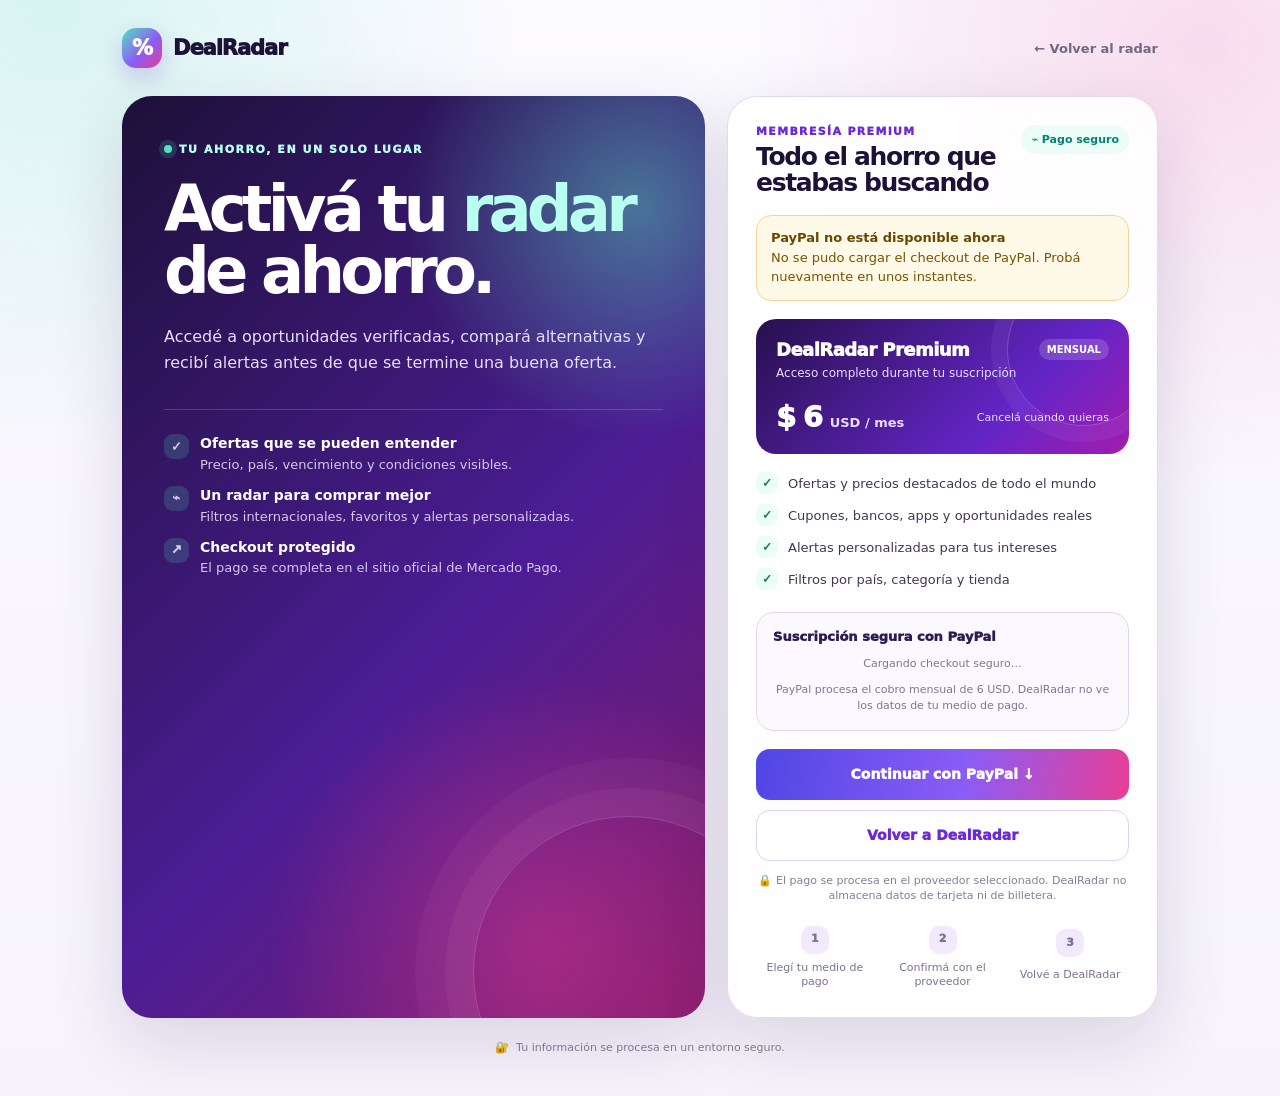
==== commit 6b071cbc: "Conectar suscripcion PayPal de 6 USD" ====
--- a/payment.html
+++ b/payment.html
@@ -12,7 +12,7 @@
     a{color:inherit}.page{width:min(1080px,100%);margin:auto;padding:28px 22px 42px}.topbar{display:flex;align-items:center;justify-content:space-between;gap:16px;margin-bottom:28px}.brand{display:flex;align-items:center;gap:11px;text-decoration:none;font-size:21px;font-weight:950;letter-spacing:-.05em}.brand-mark{display:grid;place-items:center;width:40px;height:40px;border-radius:14px;background:linear-gradient(135deg,var(--mint),#8b5cf6 56%,var(--pink));color:#fff;font-size:21px;box-shadow:0 9px 24px rgba(109,40,217,.23)}.back{display:inline-flex;align-items:center;gap:7px;color:var(--muted);text-decoration:none;font-size:13px;font-weight:800}.back:hover{color:var(--purple)}
     .layout{display:grid;grid-template-columns:minmax(0,1.15fr) minmax(330px,.85fr);gap:22px;align-items:stretch}.intro{position:relative;overflow:hidden;border-radius:30px;padding:42px;color:#fff;background:radial-gradient(circle at 88% 12%,rgba(85,225,190,.45),transparent 24%),radial-gradient(circle at 72% 92%,rgba(232,62,150,.44),transparent 29%),linear-gradient(135deg,#1d1039 0%,#4c1d95 58%,#9d174d 125%);box-shadow:var(--shadow)}.intro:after{content:"";position:absolute;right:-80px;bottom:-110px;width:310px;height:310px;border:1px solid rgba(255,255,255,.18);border-radius:50%;box-shadow:0 0 0 28px rgba(255,255,255,.04),0 0 0 58px rgba(255,255,255,.03);pointer-events:none}.eyebrow{display:inline-flex;align-items:center;gap:7px;margin:0 0 22px;color:#b9fff0;font-size:11px;font-weight:950;letter-spacing:.14em;text-transform:uppercase}.eyebrow:before{content:"";width:8px;height:8px;border-radius:50%;background:var(--mint);box-shadow:0 0 0 5px rgba(85,225,190,.16)}h1{position:relative;z-index:1;max-width:600px;margin:0;font-size:clamp(38px,5vw,64px);line-height:.98;letter-spacing:-.075em}h1 em{font-style:normal;color:#b9fff0}.intro-copy{position:relative;z-index:1;max-width:540px;margin:21px 0 0;color:#e8ddf8;font-size:16px;line-height:1.6}.proofs{position:relative;z-index:1;display:grid;gap:12px;margin:34px 0 0;padding-top:24px;border-top:1px solid rgba(255,255,255,.17)}.proof{display:flex;align-items:flex-start;gap:11px;color:#f8f3ff;font-size:13px;line-height:1.4}.proof-icon{display:grid;place-items:center;flex:0 0 25px;width:25px;height:25px;border-radius:9px;background:rgba(85,225,190,.18);color:#b9fff0;font-weight:950}.proof strong{display:block;color:#fff;font-size:14px;margin-bottom:2px}.proof span{color:#d6c8ea}
     .panel{display:flex;flex-direction:column;border:1px solid rgba(226,216,239,.95);border-radius:30px;padding:28px;background:rgba(255,255,255,.9);box-shadow:var(--shadow);backdrop-filter:blur(12px)}.panel-head{display:flex;justify-content:space-between;align-items:flex-start;gap:18px;margin-bottom:21px}.panel-kicker{margin:0 0 6px;color:var(--purple);font-size:11px;font-weight:950;letter-spacing:.12em;text-transform:uppercase}.panel h2{margin:0;font-size:25px;line-height:1.05;letter-spacing:-.055em}.secure-badge{display:inline-flex;align-items:center;gap:6px;padding:8px 10px;border-radius:999px;background:#ecfdf7;color:#087f73;font-size:11px;font-weight:900;white-space:nowrap}.plan{position:relative;overflow:hidden;margin-bottom:18px;padding:20px;border-radius:20px;color:#fff;background:linear-gradient(135deg,#27104d,#6425c7 68%,#a21caf)}.plan:after{content:"";position:absolute;right:-30px;top:-45px;width:150px;height:150px;border:1px solid rgba(255,255,255,.2);border-radius:50%;box-shadow:0 0 0 16px rgba(255,255,255,.05)}.plan-top,.plan-bottom{position:relative;z-index:1;display:flex;justify-content:space-between;align-items:center;gap:12px}.plan-name{font-size:18px;font-weight:950;letter-spacing:-.03em}.plan-tag{padding:5px 8px;border-radius:999px;background:rgba(255,255,255,.16);font-size:10px;font-weight:900}.plan-note{margin:6px 0 20px;color:#e9ddff;font-size:12px}.price{font-size:29px;font-weight:950;letter-spacing:-.06em}.price small{font-size:13px;font-weight:800;letter-spacing:0;color:#e9ddff}.cancel{color:#e9ddff;font-size:11px}.benefits{display:grid;gap:10px;margin:0 0 22px}.benefit{display:flex;align-items:center;gap:10px;color:#443653;font-size:13px}.check{display:grid;place-items:center;flex:0 0 22px;width:22px;height:22px;border-radius:8px;background:#ecfdf7;color:#087f73;font-size:12px;font-weight:950}.checkout{display:flex;flex-direction:column;gap:10px;margin-top:auto}.btn{display:flex;justify-content:center;align-items:center;min-height:51px;padding:0 18px;border:0;border-radius:14px;font-size:14px;font-weight:950;text-decoration:none;cursor:pointer;transition:transform .18s ease,box-shadow .18s ease,filter .18s ease}.btn:hover{transform:translateY(-2px);box-shadow:0 12px 24px rgba(109,40,217,.18);filter:saturate(1.08)}.btn-primary{color:#fff;background:linear-gradient(100deg,#4f46e5,#8b5cf6 56%,#e83e96)}.btn-secondary{color:var(--purple);background:#fff;border:1px solid #dfd2ec}.microcopy{display:flex;align-items:flex-start;justify-content:center;gap:7px;margin:2px 0 0;color:#8a7b98;font-size:11px;line-height:1.4;text-align:center}.steps{display:grid;grid-template-columns:repeat(3,1fr);gap:10px;margin:22px 0 0}.step{display:grid;gap:7px;text-align:center}.step-number{display:grid;place-items:center;width:28px;height:28px;margin:auto;border-radius:10px;background:#f1eaff;color:var(--purple);font-size:12px;font-weight:950}.step span{color:#80718e;font-size:11px;line-height:1.3}
-    .methods{display:grid;gap:8px;margin:0 0 18px}.methods-label{margin:0 0 2px;color:#716982;font-size:11px;font-weight:900;letter-spacing:.08em;text-transform:uppercase}.method{display:flex;align-items:center;gap:11px;width:100%;padding:11px 12px;border:1px solid #e7deef;border-radius:14px;background:#fff;color:#443653;text-align:left}.method.active{border-color:#b8a0e7;background:#faf7ff;box-shadow:0 0 0 3px rgba(109,40,217,.07)}.method-icon{display:grid;place-items:center;flex:0 0 31px;width:31px;height:31px;border-radius:10px;color:#fff;font-size:13px;font-weight:950}.method-icon.mp{background:#27b7e8}.method-icon.pp{background:#173c8f}.method-icon.bn{background:#f0b90b;color:#271500}.method-copy{flex:1}.method-copy strong{display:block;font-size:13px}.method-copy span{display:block;margin-top:2px;color:#8a7b98;font-size:11px}.method-status{padding:4px 7px;border-radius:999px;background:#ecfdf7;color:#087f73;font-size:10px;font-weight:900}.method-status.pending{background:#f6f0ff;color:#6d28d9}.footer-note{display:flex;align-items:center;justify-content:center;gap:7px;margin:23px 0 0;color:#8a7b98;font-size:11px}.status{display:none;margin:-3px 0 18px;padding:13px 14px;border:1px solid #f0d499;border-radius:15px;background:#fff9e8;color:#795300;font-size:13px;line-height:1.45}.status.show{display:block}.status strong{display:block;margin-bottom:2px;color:#684700}
+    .methods{display:grid;gap:8px;margin:0 0 18px}.methods-label{margin:0 0 2px;color:#716982;font-size:11px;font-weight:900;letter-spacing:.08em;text-transform:uppercase}.method{display:flex;align-items:center;gap:11px;width:100%;padding:11px 12px;border:1px solid #e7deef;border-radius:14px;background:#fff;color:#443653;text-align:left}.method.active{border-color:#b8a0e7;background:#faf7ff;box-shadow:0 0 0 3px rgba(109,40,217,.07)}.method-icon{display:grid;place-items:center;flex:0 0 31px;width:31px;height:31px;border-radius:10px;color:#fff;font-size:13px;font-weight:950}.method-icon.mp{background:#27b7e8}.method-icon.pp{background:#173c8f}.method-icon.bn{background:#f0b90b;color:#271500}.method-copy{flex:1}.method-copy strong{display:block;font-size:13px}.method-copy span{display:block;margin-top:2px;color:#8a7b98;font-size:11px}.method-status{padding:4px 7px;border-radius:999px;background:#ecfdf7;color:#087f73;font-size:10px;font-weight:900}.method-status.pending{background:#f6f0ff;color:#6d28d9}.paypal-slot{margin:0 0 18px;padding:16px;border:1px solid #ded5ee;border-radius:18px;background:#fbf9ff}.paypal-slot-title{margin:0 0 12px;color:#2d1b52;font-size:13px;font-weight:950}.paypal-slot-note,.paypal-loading{margin:10px 0 0;color:#827492;font-size:11px;line-height:1.45;text-align:center}.footer-note{display:flex;align-items:center;justify-content:center;gap:7px;margin:23px 0 0;color:#8a7b98;font-size:11px}.status{display:none;margin:-3px 0 18px;padding:13px 14px;border:1px solid #f0d499;border-radius:15px;background:#fff9e8;color:#795300;font-size:13px;line-height:1.45}.status.show{display:block}.status strong{display:block;margin-bottom:2px;color:#684700}
     @media(max-width:800px){.layout{grid-template-columns:1fr}.intro{padding:34px 30px}.panel{padding:26px}.intro-copy{max-width:680px}.proofs{grid-template-columns:repeat(3,1fr)}}@media(max-width:560px){.page{padding:18px 14px 30px}.topbar{margin-bottom:17px}.brand{font-size:19px}.brand-mark{width:36px;height:36px;border-radius:12px}.back{font-size:12px}.intro{padding:29px 22px;border-radius:24px}.intro h1{font-size:43px}.intro-copy{font-size:14px}.proofs{grid-template-columns:1fr;margin-top:26px;padding-top:20px}.panel{padding:22px;border-radius:24px}.panel-head{display:block}.secure-badge{margin-top:13px}.panel h2{font-size:23px}.plan{padding:17px}.steps{gap:5px}.step span{font-size:10px}}
   </style>
 </head>
@@ -36,11 +36,11 @@
       <section class="panel" aria-labelledby="panelTitle">
         <div class="panel-head"><div><p class="panel-kicker">Membresía premium</p><h2 id="panelTitle">Todo el ahorro que estabas buscando</h2></div><span class="secure-badge">⌁ Pago seguro</span></div>
         <div id="status" class="status"><strong>Revisá el estado de tu pago</strong><span id="statusText">El pago se procesa en Mercado Pago. Volvé a DealRadar cuando termines.</span></div>
-        <div class="plan"><div class="plan-top"><span class="plan-name">DealRadar Premium</span><span class="plan-tag">MENSUAL</span></div><p class="plan-note">Acceso completo durante tu suscripción</p><div class="plan-bottom"><span class="price">$ 8.000 <small>/mes</small></span><span class="cancel">Cancelá cuando quieras</span></div></div>
+        <div class="plan"><div class="plan-top"><span class="plan-name">DealRadar Premium</span><span class="plan-tag">MENSUAL</span></div><p class="plan-note">Acceso completo durante tu suscripción</p><div class="plan-bottom"><span class="price">$ 6 <small>USD / mes</small></span><span class="cancel">Cancelá cuando quieras</span></div></div>
         <div class="benefits"><div class="benefit"><span class="check">✓</span><span>Ofertas y precios destacados de todo el mundo</span></div><div class="benefit"><span class="check">✓</span><span>Cupones, bancos, apps y oportunidades reales</span></div><div class="benefit"><span class="check">✓</span><span>Alertas personalizadas para tus intereses</span></div><div class="benefit"><span class="check">✓</span><span>Filtros por país, categoría y tienda</span></div></div>
-        <div class="methods" aria-label="Medios de pago disponibles"><p class="methods-label">Elegí cómo pagar</p><button class="method active" type="button" data-method="mercadopago"><span class="method-icon mp">MP</span><span class="method-copy"><strong>Mercado Pago</strong><span>Suscripción mensual en moneda local</span></span><span class="method-status">Activo</span></button><button class="method" type="button" data-method="paypal"><span class="method-icon pp">P</span><span class="method-copy"><strong>PayPal</strong><span>Suscripción mensual en USD</span></span><span class="method-status pending" data-status-for="paypal">Pendiente</span></button><button class="method" type="button" data-method="binance"><span class="method-icon bn">₿</span><span class="method-copy"><strong>Binance Pay</strong><span>Cripto y conversión desde Binance</span></span><span class="method-status pending" data-status-for="binance">Pendiente</span></button></div>
-        <div class="checkout"><a class="btn btn-primary" href="https://mpago.la/2dM7wA1">Elegir medio de pago <span aria-hidden="true">&nbsp;→</span></a><a class="btn btn-secondary" href="./?v=fc5b25d">Volver a DealRadar</a><p class="microcopy">🔒 No ingreses datos de tarjeta en DealRadar. Mercado Pago protege el checkout.</p></div>
-        <div class="steps" aria-label="Pasos para activar la membresía"><div class="step"><span class="step-number">1</span><span>Elegí tu medio de pago</span></div><div class="step"><span class="step-number">2</span><span>Confirmá en Mercado Pago</span></div><div class="step"><span class="step-number">3</span><span>Volvé y disfrutá</span></div></div>
+        <div id="paypal-slot" class="paypal-slot" hidden><p class="paypal-slot-title">Suscripción segura con PayPal</p><div id="paypal-button-container"></div><p class="paypal-slot-note">PayPal procesa el cobro mensual de 6 USD. DealRadar no ve los datos de tu medio de pago.</p></div>
+        <div class="checkout"><a class="btn btn-primary" href="https://mpago.la/2dM7wA1">Elegir medio de pago <span aria-hidden="true">&nbsp;→</span></a><a class="btn btn-secondary" href="./?v=fc5b25d">Volver a DealRadar</a><p class="microcopy">🔒 El pago se procesa en el proveedor seleccionado. DealRadar no almacena datos de tarjeta ni de billetera.</p></div>
+        <div class="steps" aria-label="Pasos para activar la membresía"><div class="step"><span class="step-number">1</span><span>Elegí tu medio de pago</span></div><div class="step"><span class="step-number">2</span><span>Confirmá con el proveedor</span></div><div class="step"><span class="step-number">3</span><span>Volvé a DealRadar</span></div></div>
       </section>
     </div>
     <p class="footer-note"><span aria-hidden="true">🔐</span> Tu información se procesa en un entorno seguro.</p>
@@ -48,18 +48,79 @@
   <script src="./payment-config.js?v=4d257aa"></script>
   <script>
     const paymentLinks = window.DEALRADAR_PAYMENT_LINKS || {};
+    const paypalConfig = window.DEALRADAR_PAYPAL || {};
     const paymentNames = { paypal: 'PayPal', binance: 'Binance Pay' };
     const primaryButton = document.querySelector('.checkout .btn-primary');
+    const paypalSlot = document.getElementById('paypal-slot');
+    let paypalSdkPromise;
+    const setStatus = (title, text) => {
+      const status = document.getElementById('status');
+      status.classList.add('show');
+      status.querySelector('strong').textContent = title;
+      document.getElementById('statusText').textContent = text;
+    };
+    const loadPayPal = () => {
+      if (paypalSdkPromise) return paypalSdkPromise;
+      if (!paypalConfig.clientId || !paypalConfig.planId) return Promise.reject(new Error('PayPal no configurado'));
+      paypalSdkPromise = new Promise((resolve, reject) => {
+        const existing = document.querySelector('script[data-dealradar-paypal]');
+        if (existing) {
+          existing.addEventListener('load', () => resolve(window.paypal));
+          existing.addEventListener('error', reject);
+          if (window.paypal) resolve(window.paypal);
+          return;
+        }
+        const script = document.createElement('script');
+        script.src = `https://www.paypal.com/sdk/js?client-id=${encodeURIComponent(paypalConfig.clientId)}&vault=true&intent=subscription&currency=${encodeURIComponent(paypalConfig.currency || 'USD')}`;
+        script.dataset.dealradarPaypal = 'true';
+        script.onload = () => resolve(window.paypal);
+        script.onerror = reject;
+        document.head.appendChild(script);
+      });
+      return paypalSdkPromise;
+    };
+    const renderPayPal = async () => {
+      paypalSlot.hidden = false;
+      document.getElementById('paypal-button-container').innerHTML = '<p class="paypal-loading">Cargando checkout seguro…</p>';
+      try {
+        const paypal = await loadPayPal();
+        document.getElementById('paypal-button-container').innerHTML = '';
+        paypal.Buttons({
+          style: { shape: 'pill', color: 'gold', layout: 'vertical', label: 'subscribe' },
+          createSubscription: (_data, actions) => actions.subscription.create({ plan_id: paypalConfig.planId }),
+          onApprove: (data) => {
+            setStatus('Suscripción recibida', `PayPal confirmó la suscripción ${data.subscriptionID}. Estamos validando el acceso.`);
+            primaryButton.textContent = 'Volver a DealRadar →';
+            primaryButton.href = './?v=fc5b25d';
+            paypalSlot.querySelector('.paypal-slot-note').textContent = 'La activación del acceso se completa después de validar el estado de la suscripción.';
+          },
+          onError: () => setStatus('No se pudo completar el pago', 'PayPal informó un error. Revisá tu cuenta o intentá nuevamente.')
+        }).render('#paypal-button-container');
+      } catch (_error) {
+        setStatus('PayPal no está disponible ahora', 'No se pudo cargar el checkout de PayPal. Probá nuevamente en unos instantes.');
+      }
+    };
     const selectMethod = (method) => {
       document.querySelectorAll('.method').forEach((item) => item.classList.toggle('active', item.dataset.method === method));
       const link = paymentLinks[method];
       const status = document.getElementById('status');
       if (method === 'mercadopago') {
+        paypalSlot.hidden = true;
         primaryButton.textContent = 'Elegir medio de pago →';
         primaryButton.href = 'https://mpago.la/2dM7wA1';
         status.classList.remove('show');
         return;
       }
+      if (method === 'paypal' && paypalConfig.clientId && paypalConfig.planId) {
+        primaryButton.textContent = 'Continuar con PayPal ↓';
+        primaryButton.href = '#paypal-slot';
+        primaryButton.removeAttribute('target');
+        primaryButton.removeAttribute('rel');
+        status.classList.remove('show');
+        renderPayPal();
+        return;
+      }
+      paypalSlot.hidden = true;
       if (link) {
         primaryButton.textContent = `Continuar con ${paymentNames[method]} →`;
         primaryButton.href = link;
@@ -79,7 +140,7 @@
     document.querySelector('.checkout .btn-primary').addEventListener('click', (event) => {
       if (!event.currentTarget.getAttribute('href')) event.preventDefault();
     });
-    selectMethod('mercadopago');
+    selectMethod(paypalConfig.clientId && paypalConfig.planId ? 'paypal' : 'mercadopago');
     if (new URLSearchParams(location.search).get('status') === 'verify') {
       document.getElementById('eyebrow').textContent = 'Pago en revisión';
       document.getElementById('title').innerHTML = 'Estamos comprobando tu <em>acceso</em>.';
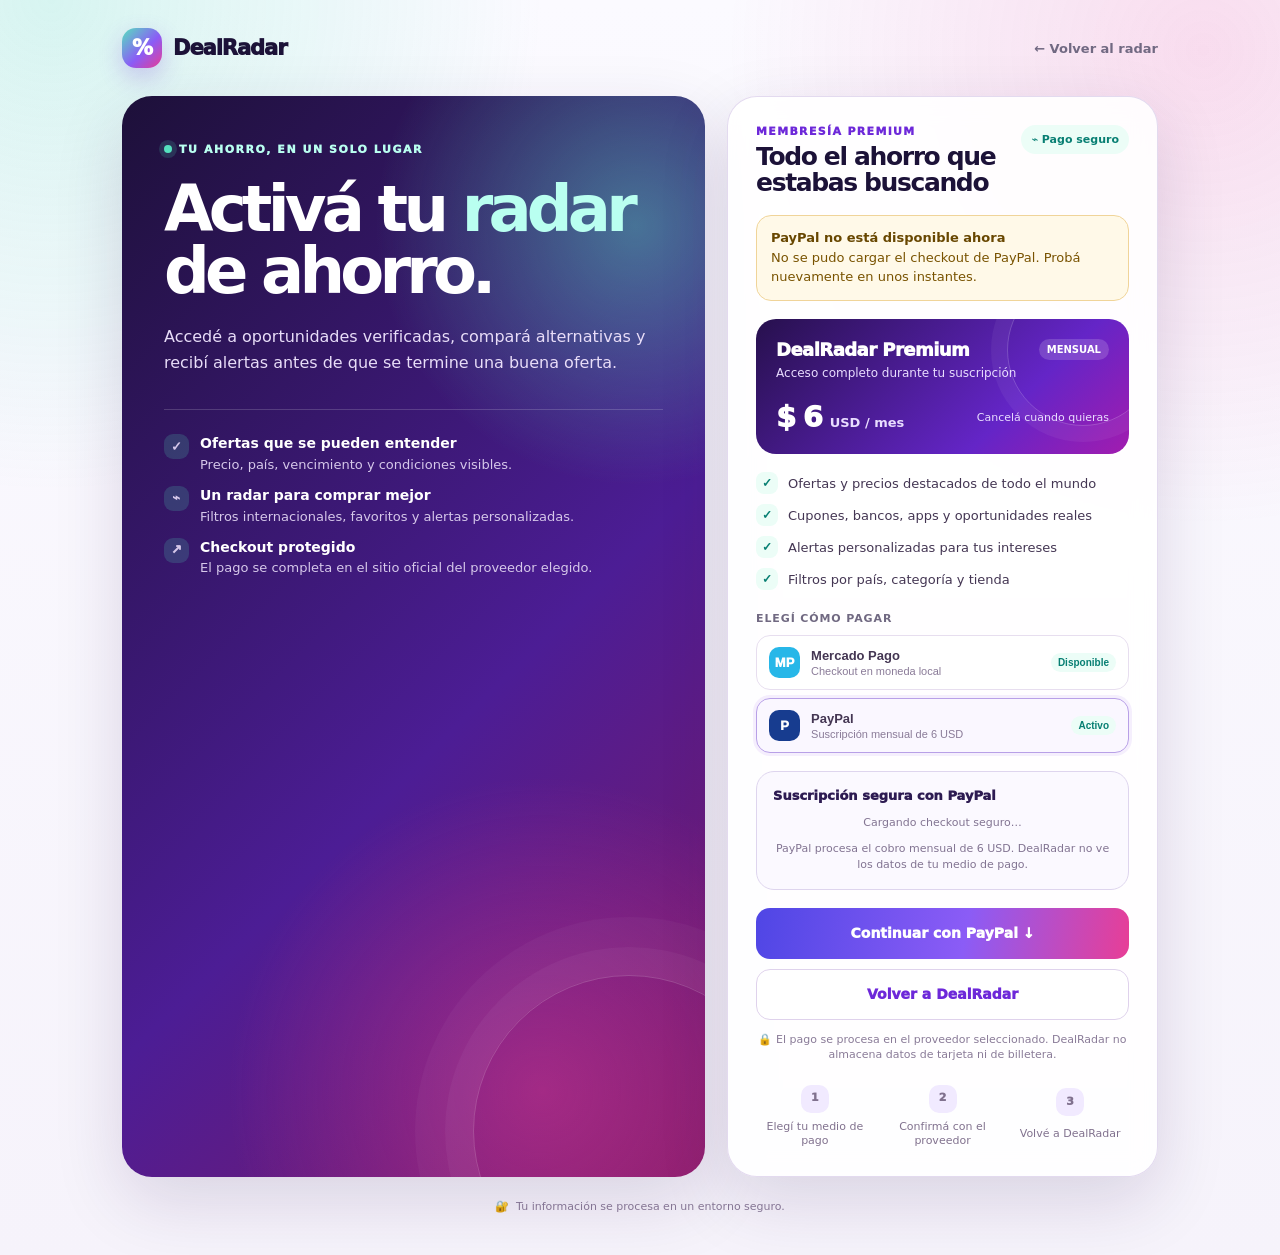
==== commit 7ca9c04f: "Retirar Binance del checkout" ====
--- a/payment.html
+++ b/payment.html
@@ -30,7 +30,7 @@
         <div class="proofs">
           <div class="proof"><span class="proof-icon">✓</span><div><strong>Ofertas que se pueden entender</strong><span>Precio, país, vencimiento y condiciones visibles.</span></div></div>
           <div class="proof"><span class="proof-icon">⌁</span><div><strong>Un radar para comprar mejor</strong><span>Filtros internacionales, favoritos y alertas personalizadas.</span></div></div>
-          <div class="proof"><span class="proof-icon">↗</span><div><strong>Checkout protegido</strong><span>El pago se completa en el sitio oficial de Mercado Pago.</span></div></div>
+          <div class="proof"><span class="proof-icon">↗</span><div><strong>Checkout protegido</strong><span>El pago se completa en el sitio oficial del proveedor elegido.</span></div></div>
         </div>
       </section>
       <section class="panel" aria-labelledby="panelTitle">
@@ -38,6 +38,7 @@
         <div id="status" class="status"><strong>Revisá el estado de tu pago</strong><span id="statusText">El pago se procesa en Mercado Pago. Volvé a DealRadar cuando termines.</span></div>
         <div class="plan"><div class="plan-top"><span class="plan-name">DealRadar Premium</span><span class="plan-tag">MENSUAL</span></div><p class="plan-note">Acceso completo durante tu suscripción</p><div class="plan-bottom"><span class="price">$ 6 <small>USD / mes</small></span><span class="cancel">Cancelá cuando quieras</span></div></div>
         <div class="benefits"><div class="benefit"><span class="check">✓</span><span>Ofertas y precios destacados de todo el mundo</span></div><div class="benefit"><span class="check">✓</span><span>Cupones, bancos, apps y oportunidades reales</span></div><div class="benefit"><span class="check">✓</span><span>Alertas personalizadas para tus intereses</span></div><div class="benefit"><span class="check">✓</span><span>Filtros por país, categoría y tienda</span></div></div>
+        <div class="methods" aria-label="Medios de pago disponibles"><p class="methods-label">Elegí cómo pagar</p><button class="method" type="button" data-method="mercadopago"><span class="method-icon mp">MP</span><span class="method-copy"><strong>Mercado Pago</strong><span>Checkout en moneda local</span></span><span class="method-status">Disponible</span></button><button class="method active" type="button" data-method="paypal"><span class="method-icon pp">P</span><span class="method-copy"><strong>PayPal</strong><span>Suscripción mensual de 6 USD</span></span><span class="method-status">Activo</span></button></div>
         <div id="paypal-slot" class="paypal-slot" hidden><p class="paypal-slot-title">Suscripción segura con PayPal</p><div id="paypal-button-container"></div><p class="paypal-slot-note">PayPal procesa el cobro mensual de 6 USD. DealRadar no ve los datos de tu medio de pago.</p></div>
         <div class="checkout"><a class="btn btn-primary" href="https://mpago.la/2dM7wA1">Elegir medio de pago <span aria-hidden="true">&nbsp;→</span></a><a class="btn btn-secondary" href="./?v=fc5b25d">Volver a DealRadar</a><p class="microcopy">🔒 El pago se procesa en el proveedor seleccionado. DealRadar no almacena datos de tarjeta ni de billetera.</p></div>
         <div class="steps" aria-label="Pasos para activar la membresía"><div class="step"><span class="step-number">1</span><span>Elegí tu medio de pago</span></div><div class="step"><span class="step-number">2</span><span>Confirmá con el proveedor</span></div><div class="step"><span class="step-number">3</span><span>Volvé a DealRadar</span></div></div>
@@ -49,7 +50,7 @@
   <script>
     const paymentLinks = window.DEALRADAR_PAYMENT_LINKS || {};
     const paypalConfig = window.DEALRADAR_PAYPAL || {};
-    const paymentNames = { paypal: 'PayPal', binance: 'Binance Pay' };
+    const paymentNames = { paypal: 'PayPal' };
     const primaryButton = document.querySelector('.checkout .btn-primary');
     const paypalSlot = document.getElementById('paypal-slot');
     let paypalSdkPromise;
